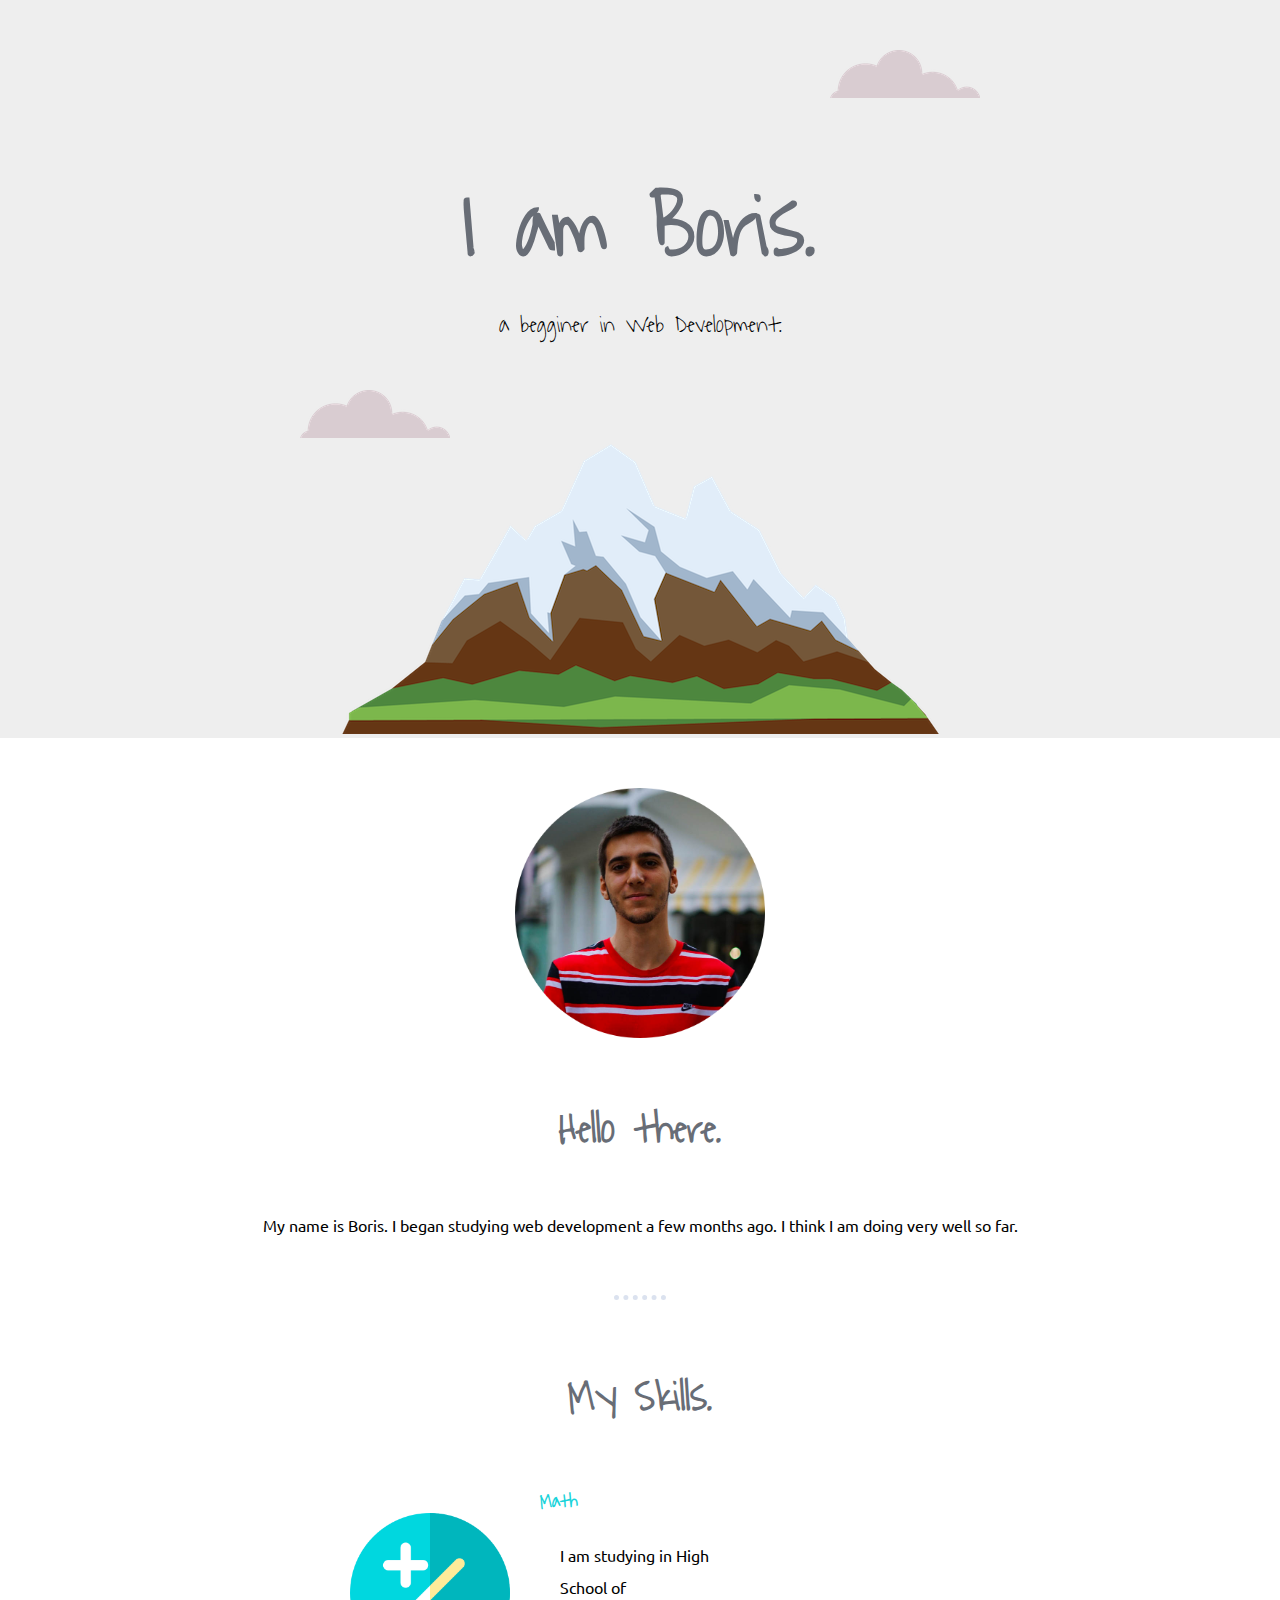
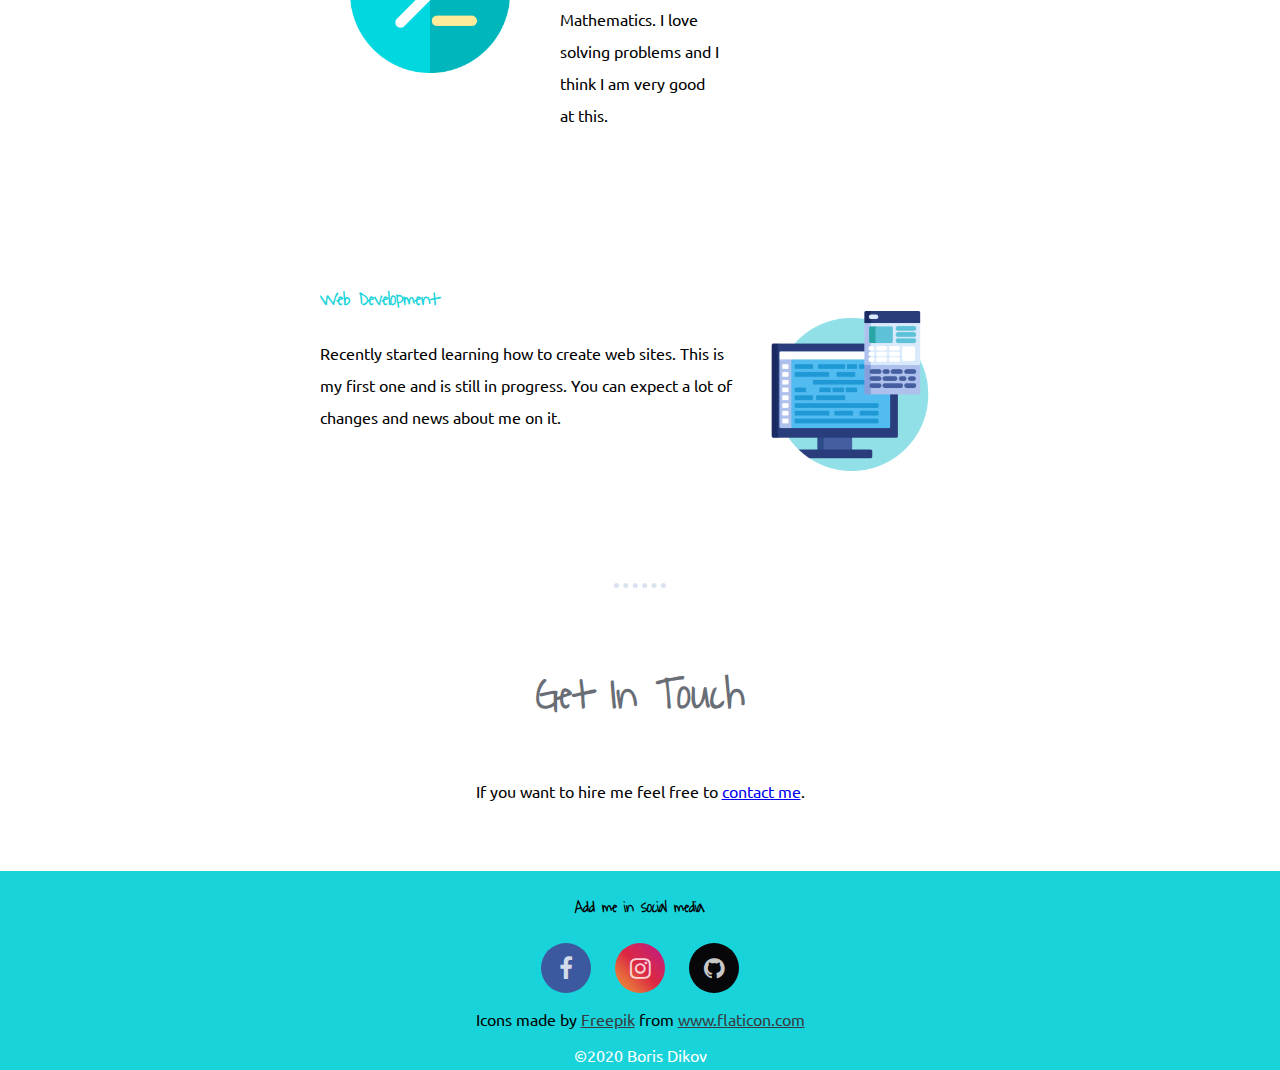
==== index.html @ 5d4101b4 "Add files via upload" ====
<!DOCTYPE html>
<html lang="en" dir="ltr">

<head>
  <meta charset="utf-8">
  <title>Boris Dikov</title>
  <link rel="icon" href="favicon.ico">
  <link rel="stylesheet" href="CSS/styles.css">
  <link rel="stylesheet" href="https://cdnjs.cloudflare.com/ajax/libs/font-awesome/4.7.0/css/font-awesome.min.css">
  <link href="https://fonts.googleapis.com/css2?family=Raleway:wght@300&family=Ubuntu&family=Waiting+for+the+Sunrise&display=swap" rel="stylesheet">

<body>

  <div class="top-container">
    <img class="top-cloud" src="images/cloud.png" alt="cloud-img">
    <h1 class="title">I am Boris.</h1>
    <h4 class="subtitle">a begginer in Web Development.</h4>
    <img class="bottom-cloud" src="images/cloud.png" alt="cloud-img">
    <img src="images/mountain.png" alt="mountain-img">
  </div>


  <div class="middle-container">

    <div class="profile">
      <img class="profile-pic" src="images/Boris.png" alt="img-of-me">
      <h2>Hello there.</h2>
      <p>My name is Boris. I began studying web development a few months ago. I think I am doing very well so far.</p>
    </div>

    <hr>

    <div class="skills">
      <h2>My Skills.</h2>
      <div class="skill-row">
        <img class="maths-img" src="images/maths.png" alt="maths-img">
        <h3 class="color1">Math</h3>
        <p class="about-me">I am studying in High School of Mathematics. I love solving problems and I think I am very good at this.</p>
      </div>
      <div class="skill-row">
        <img class="programming-img" src="images/web-programming.png" alt="web-programming">
        <h3 class="color1">Web Development</h3>
        <p>Recently started learning how to create web sites. This is my first one and is still in progress. You can expect a lot of changes and news about me on it.</p>
      </div>
    </div>

    <hr>

    <div class="contact-me">
      <h2>Get In Touch</h2>
      <p>If you want to hire me feel free to <a class="middle-bttns" href="mailto:b.plamenov21@gmail.com">contact me</a>.</p>
    </div>
  </div>


  <div class="bottom-container">
    <div class="social-media">
      <h4>Add me in social media.</h4>
      <div class="wrapper">
        <div class="social-icons icon-circle list-unstyled list-inline">
          <a target="_blank" href="https://www.facebook.com/boriis21"><i class="fa fa-facebook"></i></a>
          <a target="_blank" href="https://www.instagram.com/boriis.21/"><i class="fa fa-instagram"></i></a>
          <a target="_blank" href="https://github.com/boriis21/"><i class="fa fa-github"></i></a>
        </div>
      </div>
    </div>
    <p>Icons made by <a class="bottom-bttns" target="_blank" href="https://www.flaticon.com/authors/freepik" title="Freepik">Freepik</a> from <a class="bottom-bttns" target="_blank" href="https://www.flaticon.com/" title="Flaticon"> www.flaticon.com</a></p>
    <p class="rights">©2020 Boris Dikov</p>
  </div>


</body>

</html>
---- CSS/styles.css ----
/**************************Attributes**************************/
body {
  margin: 0;
  text-align: center;
}

h1 {
  color: #686d76;
  font-family: 'Waiting for the Sunrise', cursive;
 }

h2 {
  font-size: 2.7rem;
  margin: 50px auto 50px auto;
  color: #686d76;
  font-family: 'Waiting for the Sunrise', cursive;
}

h3 {
  color: #686d76;
  font-family: 'Waiting for the Sunrise', cursive;
}

h4 {
  font-family: 'Waiting for the Sunrise', cursive;
}

h5 {
  font-family: 'Waiting for the Sunrise', cursive;
}

p {
  font-family: 'Ubuntu', sans-serif;
}

hr {
  margin: 60px auto 60px auto;
  border-style: none;
  border-top-style: dotted;
  border-color: #dbe2ef;
  border-width: 5px;
  width: 4%;
}

.top-container {
  background-color: #eeeeee;
  position: relative;
  padding-top: 100px;
}

.middle-container {}

.bottom-container {
  padding-bottom: 5px;
  background-color: #19d3da;
}

.top-cloud {
  position: absolute;
  right: 300px;
  top: 50px;
}

.bottom-cloud {
  position: absolute;
  left: 300px;
  bottom: 300px;
}

.wrapper {
  margin: 15px;
}

.fa {
  margin: 0 10px 0 10px;
}

/*Change icons size here*/
.social-icons .fa {
  font-size: 1.5em;
}

/*Change icons circle size and color here*/
.social-icons .fa {
  width: 50px;
  height: 50px;
  line-height: 50px;
  text-align: center;
  color: #FFF;
  color: rgba(255, 255, 255, 0.8);
  -webkit-transition: all 0.3s ease-in-out;
  -moz-transition: all 0.3s ease-in-out;
  -ms-transition: all 0.3s ease-in-out;
  -o-transition: all 0.3s ease-in-out;
  transition: all 0.3s ease-in-out;
}

.icon-circle .fa {
  border-radius: 50%;
}

.social-icons .fa:hover, .social-icons .fa:active {
  color: #FFF;
  -webkit-box-shadow: 1px 1px 3px #333;
  -moz-box-shadow: 1px 1px 3px #333;
  box-shadow: 1px 1px 3px #333;
}

.social-icons .fa-facebook {
  background-color: #3C599F;
}

.social-icons .fa-instagram {
  background: -moz-linear-gradient(45deg, #f09433 0%, #e6683c 25%, #dc2743 50%, #cc2366 75%, #bc1888 100%);
  background: -webkit-linear-gradient(45deg, #f09433 0%, #e6683c 25%, #dc2743 50%, #cc2366 75%, #bc1888 100%);
  background: linear-gradient(45deg, #f09433 0%, #e6683c 25%, #dc2743 50%, #cc2366 75%, #bc1888 100%);
  filter: progid:DXImageTransform.Microsoft.gradient(startColorstr='#f09433', endColorstr='#bc1888', GradientType=1);
}

.social-icons .fa-github {
  background-color: #070709;
}

.profile-pic {
  margin-top: 50px;
  width: 250px;
  height: 250px;
}

.middle-bttns:hover{
  color: #393e46;
}

.bottom-bttns:hover{
  color: #eeeeee;
}

.bottom-bttns{
  color: #373a40;
}


.title{
  margin-top: 50px;
  margin-bottom: 0;
  font-size: 5.625rem;
}

.subtitle{
  font-weight: normal;
  margin-top: 0;
  font-size: 1.5rem;
}

.color1{
  color: #19d3da;
}

.rights{
  color: white;
  margin: 0;
}

.social-media{
  padding-top: 1px;
}

.skill-row{
  line-height: 2;
  text-align: left;
  margin: 50px auto 150px auto;
  width: 50%;
}

.maths-img{
  margin: 30px;
  float: left;
  width: 25%;
}

.programming-img{
  margin: 30px;
  float: right;
  width: 25%;
}

.contact-me{
  margin: 70px auto 70px auto;
}

.about-me{
  width: 25%;
  margin: auto;
}
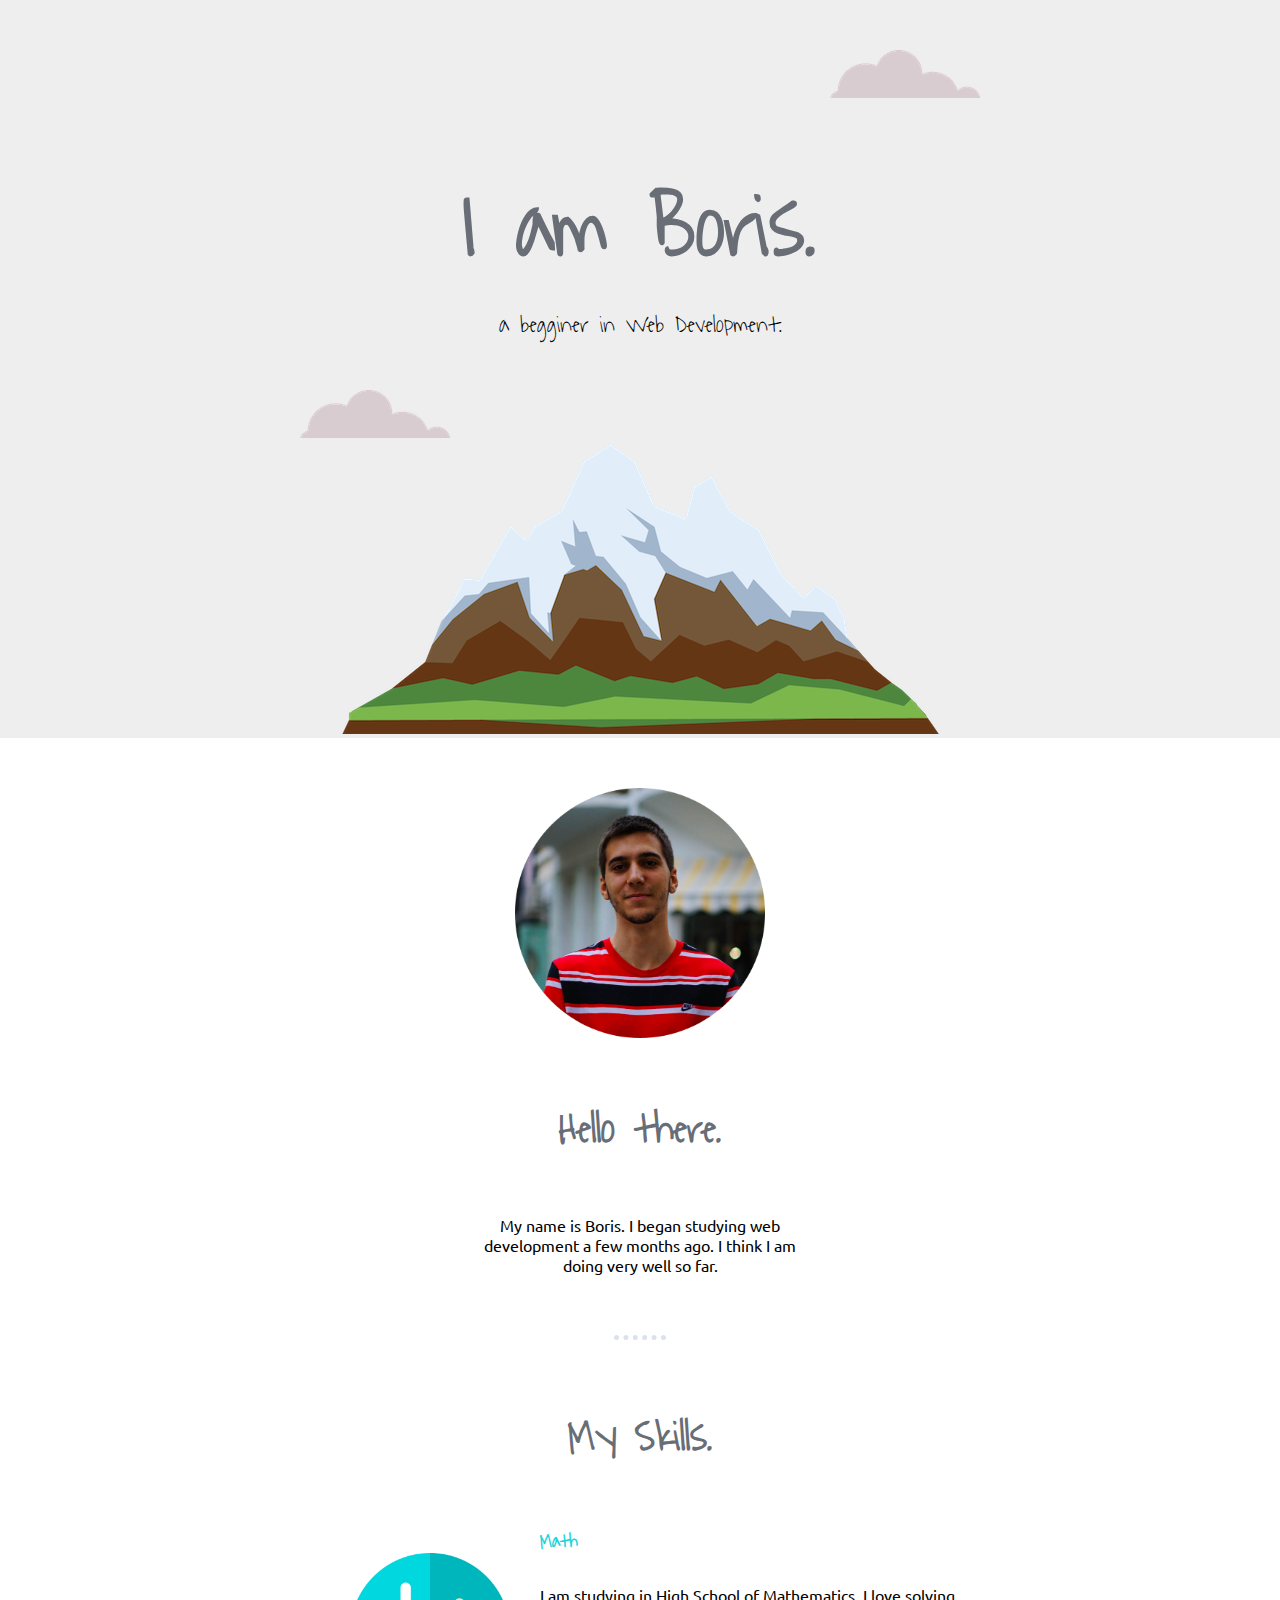
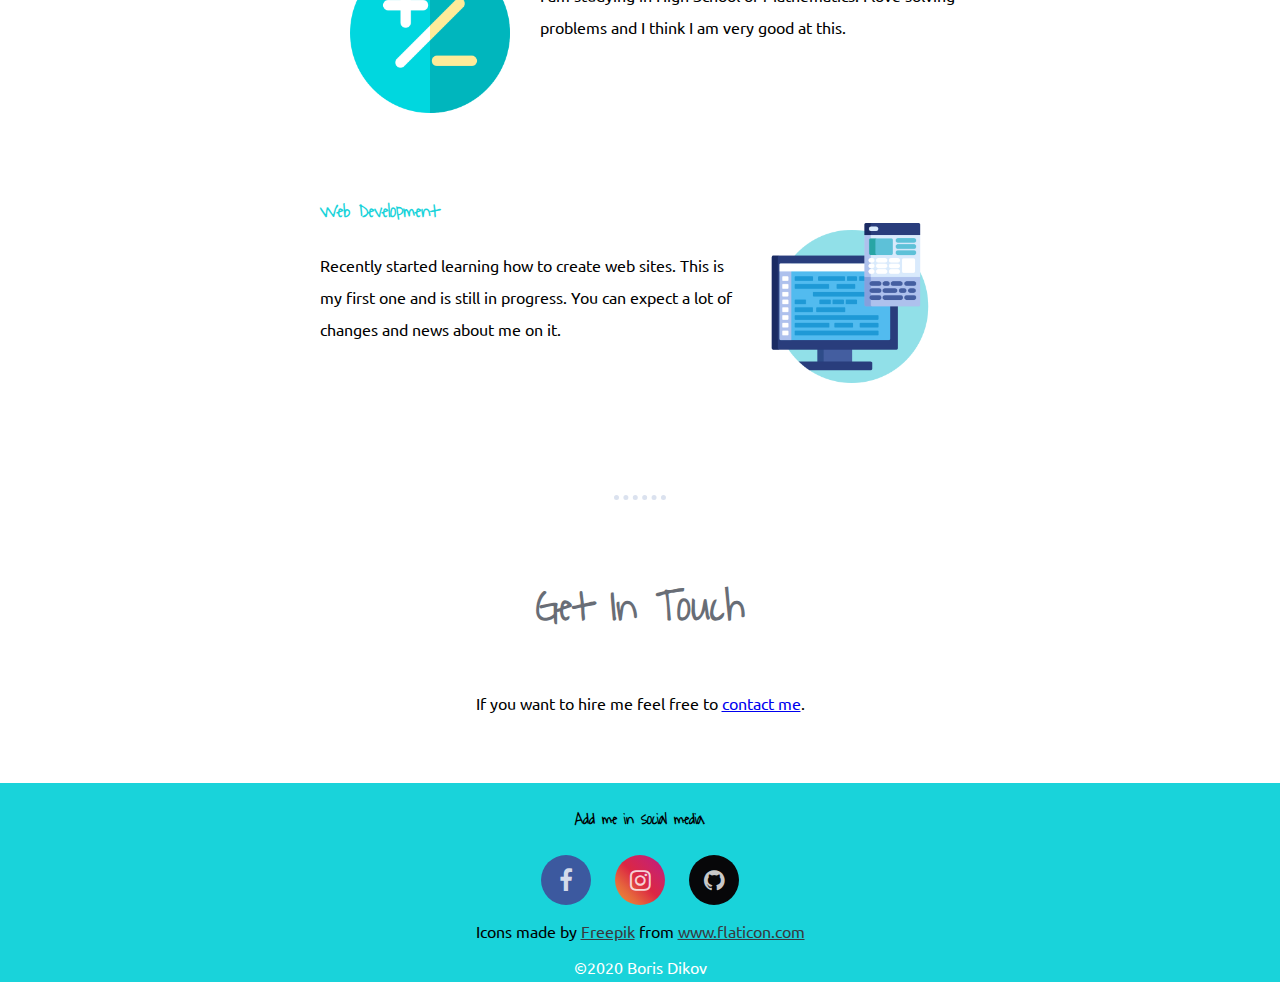
==== commit 68ee29d3: "Add files via upload" ====
--- a/index.html
+++ b/index.html
@@ -25,7 +25,7 @@
     <div class="profile">
       <img class="profile-pic" src="images/Boris.png" alt="img-of-me">
       <h2>Hello there.</h2>
-      <p>My name is Boris. I began studying web development a few months ago. I think I am doing very well so far.</p>
+      <p class="about-me">My name is Boris. I began studying web development a few months ago. I think I am doing very well so far.</p>
     </div>
 
     <hr>
@@ -35,7 +35,7 @@
       <div class="skill-row">
         <img class="maths-img" src="images/maths.png" alt="maths-img">
         <h3 class="color1">Math</h3>
-        <p class="about-me">I am studying in High School of Mathematics. I love solving problems and I think I am very good at this.</p>
+        <p>I am studying in High School of Mathematics. I love solving problems and I think I am very good at this.</p>
       </div>
       <div class="skill-row">
         <img class="programming-img" src="images/web-programming.png" alt="web-programming">
